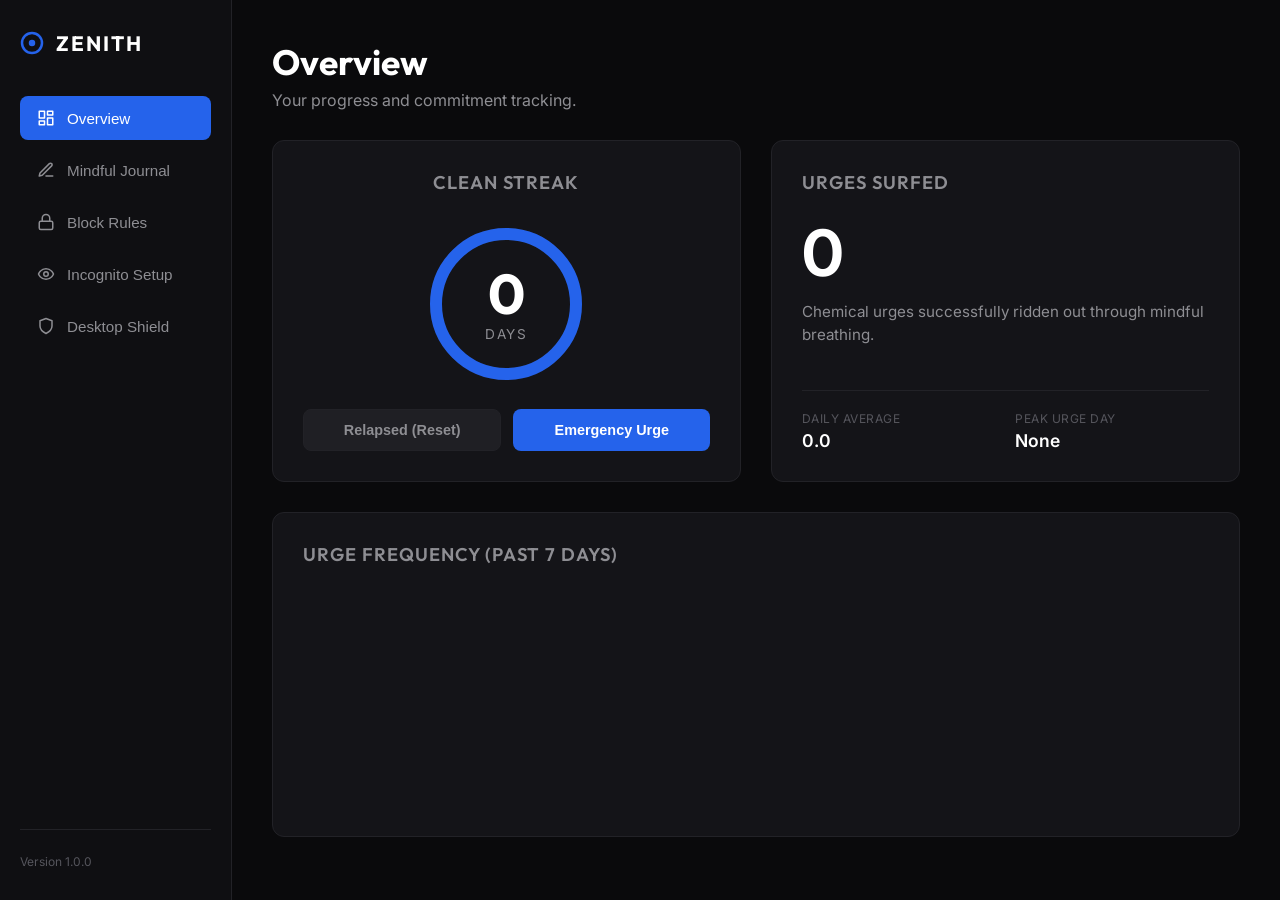
==== dashboard/dashboard.html @ 8f5739b2 "Initial commit of Zenith Anti-PMO Suite with Watchdog Shield, App Launcher, Extension, and Landing P" ====
<!DOCTYPE html>
<html lang="en">
<head>
  <meta charset="UTF-8">
  <meta name="viewport" content="width=device-width, initial-scale=1.0">
  <title>Zenith Anti-PMO - Control Center</title>
  <link rel="stylesheet" href="dashboard.css">
  <link href="https://fonts.googleapis.com/css2?family=Outfit:wght@300;400;500;700&family=Inter:wght@300;400;500;600&display=swap" rel="stylesheet">
</head>
<body>
  <div class="app-container">
    
    <!-- Sidebar Navigation -->
    <aside class="sidebar">
      <div class="logo-area">
        <svg class="logo-icon" width="24" height="24" viewBox="0 0 24 24" fill="none" stroke="currentColor" stroke-width="2.5" stroke-linecap="round" stroke-linejoin="round">
          <circle cx="12" cy="12" r="10"></circle>
          <circle cx="12" cy="12" r="2" fill="currentColor"></circle>
        </svg>
        <span class="logo-text">ZENITH</span>
      </div>
      <nav class="nav-menu">
        <button class="nav-btn active" data-tab="overview">
          <svg width="18" height="18" viewBox="0 0 24 24" fill="none" stroke="currentColor" stroke-width="2" stroke-linecap="round" stroke-linejoin="round"><rect x="3" y="3" width="7" height="9"></rect><rect x="14" y="3" width="7" height="5"></rect><rect x="14" y="12" width="7" height="9"></rect><rect x="3" y="16" width="7" height="5"></rect></svg>
          Overview
        </button>
        <button class="nav-btn" data-tab="journal">
          <svg width="18" height="18" viewBox="0 0 24 24" fill="none" stroke="currentColor" stroke-width="2" stroke-linecap="round" stroke-linejoin="round"><path d="M12 20h9"></path><path d="M16.5 3.5a2.121 2.121 0 0 1 3 3L7 19l-4 1 1-4L16.5 3.5z"></path></svg>
          Mindful Journal
        </button>
        <button class="nav-btn" data-tab="rules">
          <svg width="18" height="18" viewBox="0 0 24 24" fill="none" stroke="currentColor" stroke-width="2" stroke-linecap="round" stroke-linejoin="round"><rect x="3" y="11" width="18" height="11" rx="2" ry="2"></rect><path d="M7 11V7a5 5 0 0 1 10 0v4"></path></svg>
          Block Rules
        </button>
        <button class="nav-btn" data-tab="incognito">
          <svg width="18" height="18" viewBox="0 0 24 24" fill="none" stroke="currentColor" stroke-width="2" stroke-linecap="round" stroke-linejoin="round"><path d="M2 12s3-7 10-7 10 7 10 7-3 7-10 7-10-7-10-7z"></path><circle cx="12" cy="12" r="3"></circle></svg>
          Incognito Setup
        </button>
        <button class="nav-btn" data-tab="shield">
          <svg width="18" height="18" viewBox="0 0 24 24" fill="none" stroke="currentColor" stroke-width="2" stroke-linecap="round" stroke-linejoin="round"><path d="M12 22s8-4 8-10V5l-8-3-8 3v7c0 6 8 10 8 10z"></path></svg>
          Desktop Shield
        </button>
      </nav>
      <div class="sidebar-footer">
        <span class="version-tag">Version 1.0.0</span>
      </div>
    </aside>

    <!-- Main Content Area -->
    <main class="main-content">
      
      <!-- Tab: Overview -->
      <section id="overview" class="tab-content active">
        <header class="section-header">
          <h1>Overview</h1>
          <p class="subtitle">Your progress and commitment tracking.</p>
        </header>

        <div class="grid-container">
          
          <!-- Streak Box -->
          <div class="card streak-card">
            <h2 class="card-title">Clean Streak</h2>
            <div class="streak-display">
              <div class="progress-ring-container">
                <svg class="progress-ring" width="160" height="160">
                  <circle class="progress-ring-bg" stroke="#1f1f24" stroke-width="12" fill="transparent" r="70" cx="80" cy="80" />
                  <circle id="streak-ring" class="progress-ring-indicator" stroke="#2563eb" stroke-width="12" fill="transparent" r="70" cx="80" cy="80" />
                </svg>
                <div class="streak-number-wrapper">
                  <span id="streak-days" class="streak-days">0</span>
                  <span class="streak-label">Days</span>
                </div>
              </div>
            </div>
            <div class="streak-actions">
              <button id="reset-streak-btn" class="btn btn-secondary">Relapsed (Reset)</button>
              <button id="emergency-btn" class="btn btn-primary">Emergency Urge</button>
            </div>
          </div>

          <!-- Quick Stats Box -->
          <div class="card stats-card">
            <h2 class="card-title">Urges Surfed</h2>
            <div class="big-stat-number" id="total-urges">0</div>
            <p class="stat-description">Chemical urges successfully ridden out through mindful breathing.</p>
            
            <div class="stats-mini-grid">
              <div class="mini-stat-item">
                <span class="mini-stat-label">Daily Average</span>
                <span class="mini-stat-value" id="daily-avg">0.0</span>
              </div>
              <div class="mini-stat-item">
                <span class="mini-stat-label">Peak Urge Day</span>
                <span class="mini-stat-value" id="peak-day">None</span>
              </div>
            </div>
          </div>

          <!-- Weekly Chart Card -->
          <div class="card chart-card full-width">
            <h2 class="card-title">Urge Frequency (Past 7 Days)</h2>
            <div class="chart-wrapper">
              <canvas id="urge-chart" width="800" height="220"></canvas>
            </div>
          </div>

        </div>
      </section>

      <!-- Tab: Mindful Journal -->
      <section id="journal" class="tab-content">
        <header class="section-header">
          <h1>Mindful Journal</h1>
          <p class="subtitle">Documenting urges is crucial. It reveals triggers and processes raw emotions.</p>
        </header>

        <div class="journal-container">
          <!-- Journal Form -->
          <div class="card journal-form-card">
            <h2>New Entry</h2>
            <form id="journal-form">
              <div class="form-group">
                <label for="journal-trigger">What triggered the urge?</label>
                <select id="journal-trigger" required>
                  <option value="Boredom">Boredom / Idle Time</option>
                  <option value="Stress">Stress / Anxiety</option>
                  <option value="Loneliness">Loneliness / Isolation</option>
                  <option value="Fatigue">Fatigue / Tiredness</option>
                  <option value="Social Media">Social Media Trigger</option>
                  <option value="Random">Spontaneous / Biological</option>
                </select>
              </div>
              
              <div class="form-group">
                <label for="journal-intensity">Urge Intensity (1 - 10)</label>
                <input type="range" id="journal-intensity" min="1" max="10" value="5" class="slider">
                <div class="slider-labels">
                  <span>Mild</span>
                  <span id="intensity-val">5</span>
                  <span>Extreme</span>
                </div>
              </div>

              <div class="form-group">
                <label for="journal-notes">Journal Notes / Thoughts</label>
                <textarea id="journal-notes" placeholder="Write down exactly what you are feeling right now. Writing creates rational distance between you and the impulse..." rows="5" required></textarea>
              </div>

              <button type="submit" class="btn btn-primary">Save Reflection</button>
            </form>
          </div>

          <!-- Journal List -->
          <div class="card journal-history-card">
            <h2>Reflection History</h2>
            <div id="journal-list" class="journal-list">
              <div class="empty-state">
                <p>No journal entries yet. Log your thoughts when an urge arises.</p>
              </div>
            </div>
          </div>
        </div>
      </section>

      <!-- Tab: Block Rules -->
      <section id="rules" class="tab-content">
        <header class="section-header">
          <h1>Block Rules</h1>
          <p class="subtitle">Customize sites and keywords to keep out of your sight.</p>
        </header>

        <div class="rules-container">
          <div class="card rules-input-card">
            <h2>Add Custom Block</h2>
            <p class="card-desc">Enter specific domains or trigger pages you want blocked entirely.</p>
            <form id="rules-form" class="inline-form">
              <input type="text" id="custom-site-input" placeholder="example.com or trigger-word" required>
              <button type="submit" class="btn btn-primary">Block Site</button>
            </form>
          </div>

          <div class="card rules-list-card">
            <h2>Active Blocked Items</h2>
            <div class="table-wrapper">
              <table class="rules-table">
                <thead>
                  <tr>
                    <th>Blocked Hostname / Keyword</th>
                    <th style="width: 100px; text-align: right;">Action</th>
                  </tr>
                </thead>
                <tbody id="custom-sites-list">
                  <!-- Dynamic entries -->
                </tbody>
              </table>
            </div>
          </div>
        </div>
      </section>

      <!-- Tab: Incognito Setup -->
      <section id="incognito" class="tab-content">
        <header class="section-header">
          <h1>Incognito Mode Setup</h1>
          <p class="subtitle">Ensure 100% protection where vulnerability is highest.</p>
        </header>

        <div class="card incognito-card">
          <h2>Enabling Incognito Interception</h2>
          <p class="lead-text">By default, Google Chrome disables extensions in Incognito/Private tabs. To allow Zenith to keep you safe in private windows, follow these simple visual steps:</p>
          
          <div class="steps-grid">
            <div class="step-card">
              <div class="step-num">1</div>
              <h3>Open Extensions</h3>
              <p>Open a new tab and navigate to: <code class="selectable-code">chrome://extensions</code></p>
            </div>
            
            <div class="step-card">
              <div class="step-num">2</div>
              <h3>Open Details</h3>
              <p>Find **Zenith Anti-PMO** in the list and click the **Details** button.</p>
            </div>
            
            <div class="step-card">
              <div class="step-num">3</div>
              <h3>Toggle Switch</h3>
              <p>Scroll down to find **"Allow in Incognito"** and toggle the switch to **Enabled**.</p>
            </div>
          </div>

          <div class="status-check-box" id="incognito-status-box">
            <svg class="status-icon" width="20" height="20" viewBox="0 0 24 24" fill="none" stroke="currentColor" stroke-width="2">
              <circle cx="12" cy="12" r="10"></circle>
              <line x1="12" y1="8" x2="12" y2="12"></line>
              <line x1="12" y1="16" x2="12.01" y2="16"></line>
            </svg>
            <span id="incognito-status-text">Status: Verification in progress...</span>
          </div>
        </div>
      </section>

      <!-- Tab: Desktop Shield -->
      <section id="shield" class="tab-content">
        <header class="section-header">
          <h1>Desktop Shield</h1>
          <p class="subtitle">System-level background prevention. Size: 6.5 KB. CPU: 0.0%.</p>
        </header>

        <div class="card incognito-card">
          <h2>Active System Bypass Protection</h2>
          <p class="lead-text">To prevent bypassing Zenith by launching other browsers (like Microsoft Edge or Firefox) or opening unprotected private windows, the windowless <strong>Zenith Shield</strong> application runs silently in the background. It monitors window titles for explicit triggers and terminates unauthorized activities instantly, redirecting you back to your Chrome breathing intervention page.</p>

          <div class="steps-grid">
            <div class="step-card">
              <div class="step-num">1</div>
              <h3>Launch the Shield</h3>
              <p>Navigate to the project folder and double-click <code class="selectable-code">zenith-shield.exe</code>. It runs completely hidden (no console window will appear).</p>
            </div>
            
            <div class="step-card">
              <div class="step-num">2</div>
              <h3>Setup Auto-Start</h3>
              <p>Press <code class="selectable-code">Win + R</code>, type <code class="selectable-code">shell:startup</code>, and press Enter. Right-click -> New Shortcut -> Browse and select the <code class="selectable-code">zenith-shield.exe</code> file.</p>
            </div>
            
            <div class="step-card">
              <div class="step-num">3</div>
              <h3>How to Disable</h3>
              <p>Open <strong>Task Manager</strong> (<code class="selectable-code">Ctrl+Shift+Esc</code>), look for **zenith-shield** in the Background Processes list, and click **End Task**.</p>
            </div>
          </div>

          <div class="status-check-box success">
            <svg class="status-icon" width="20" height="20" viewBox="0 0 24 24" fill="none" stroke="currentColor" stroke-width="2">
              <path d="M12 22s8-4 8-10V5l-8-3-8 3v7c0 6 8 10 8 10z"></path>
              <polyline points="9 11 11 13 15 9"></polyline>
            </svg>
            <span>Compiled Executable generated successfully at the root folder: zenith-shield.exe</span>
          </div>
        </div>
      </section>

    </main>
  </div>

  <!-- Relapse Confirmation Modal -->
  <div id="relapse-modal" class="modal-overlay">
    <div class="modal-card">
      <h2>Reset Clean Streak?</h2>
      <p>Accepting a relapse is part of recovery. Be honest with yourself. Resetting will archive your previous streak and start a fresh counter from now.</p>
      <div class="modal-actions">
        <button id="confirm-reset-btn" class="btn btn-danger">Yes, Reset Streak</button>
        <button id="cancel-reset-btn" class="btn btn-secondary">Cancel</button>
      </div>
    </div>
  </div>

  <script src="dashboard.js"></script>
</body>
</html>
---- dashboard/dashboard.css ----
/* Zenith Anti-PMO - Premium Flat Minimalist Stylesheet */
/* Colors: Pure matte charcoal, solid accents, crisp white typography. No gradients. */

:root {
  --bg-main: #0a0a0c;
  --bg-sidebar: #0f0f12;
  --bg-card: #141418;
  --bg-card-hover: #1b1b22;
  --border-color: #222227;
  --border-color-focus: #3b82f6;
  
  --text-primary: #ffffff;
  --text-secondary: #8e8e93;
  --text-muted: #55555c;
  
  --color-primary: #2563eb;
  --color-primary-hover: #3b82f6;
  --color-danger: #dc2626;
  --color-danger-hover: #ef4444;
  --color-success: #059669;
  --color-success-hover: #10b981;
  --color-warning: #d97706;
}

* {
  margin: 0;
  padding: 0;
  box-sizing: border-box;
}

body {
  font-family: 'Inter', -apple-system, BlinkMacSystemFont, "Segoe UI", Roboto, sans-serif;
  background-color: var(--bg-main);
  color: var(--text-primary);
  height: 100vh;
  overflow: hidden;
}

h1, h2, h3, .logo-text, .streak-days {
  font-family: 'Outfit', sans-serif;
}

/* App Container Layout */
.app-container {
  display: flex;
  width: 100%;
  height: 100vh;
}

/* Sidebar Navigation Styling */
.sidebar {
  width: 260px;
  background-color: var(--bg-sidebar);
  border-right: 1px solid var(--border-color);
  display: flex;
  flex-direction: column;
  padding: 30px 20px;
}

.logo-area {
  display: flex;
  align-items: center;
  gap: 12px;
  margin-bottom: 40px;
  color: var(--text-primary);
}

.logo-icon {
  color: var(--color-primary);
}

.logo-text {
  font-size: 1.3rem;
  font-weight: 700;
  letter-spacing: 2px;
}

.nav-menu {
  display: flex;
  flex-direction: column;
  gap: 8px;
  flex-grow: 1;
}

.nav-btn {
  background: none;
  border: 1px solid transparent;
  color: var(--text-secondary);
  font-size: 0.95rem;
  font-weight: 500;
  padding: 12px 16px;
  border-radius: 8px;
  cursor: pointer;
  display: flex;
  align-items: center;
  gap: 12px;
  text-align: left;
  transition: all 0.2s ease-in-out;
}

.nav-btn:hover {
  background-color: var(--bg-card);
  color: var(--text-primary);
}

.nav-btn.active {
  background-color: var(--color-primary);
  color: var(--text-primary);
}

.sidebar-footer {
  padding-top: 20px;
  border-top: 1px solid var(--border-color);
}

.version-tag {
  font-size: 0.75rem;
  color: var(--text-muted);
}

/* Main Content Area */
.main-content {
  flex-grow: 1;
  height: 100vh;
  overflow-y: auto;
  padding: 40px;
}

.tab-content {
  display: none;
  animation: fadeIn 0.3s ease-in-out forwards;
}

.tab-content.active {
  display: block;
}

@keyframes fadeIn {
  from { opacity: 0; transform: translateY(8px); }
  to { opacity: 1; transform: translateY(0); }
}

.section-header {
  margin-bottom: 30px;
}

.section-header h1 {
  font-size: 2.2rem;
  font-weight: 700;
  margin-bottom: 6px;
}

.subtitle {
  color: var(--text-secondary);
  font-size: 1rem;
}

/* Layout Grid System */
.grid-container {
  display: grid;
  grid-template-columns: 1fr 1fr;
  gap: 30px;
  margin-bottom: 30px;
}

/* Card base styling */
.card {
  background-color: var(--bg-card);
  border: 1px solid var(--border-color);
  border-radius: 12px;
  padding: 30px;
  transition: border-color 0.2s ease, background-color 0.2s ease;
}

.card:hover {
  border-color: #2e2e38;
}

.card-title {
  font-size: 1.15rem;
  font-weight: 600;
  color: var(--text-secondary);
  margin-bottom: 20px;
  text-transform: uppercase;
  letter-spacing: 1px;
}

.card-desc {
  color: var(--text-secondary);
  font-size: 0.9rem;
  margin-bottom: 20px;
}

/* Streak Counter Card */
.streak-card {
  display: flex;
  flex-direction: column;
  align-items: center;
  justify-content: center;
}

.streak-display {
  position: relative;
  margin: 10px 0 25px 0;
}

.progress-ring-container {
  position: relative;
  display: flex;
  align-items: center;
  justify-content: center;
}

.progress-ring {
  transform: rotate(-90deg);
}

.progress-ring-indicator {
  transition: stroke-dashoffset 0.35s;
  transform-origin: 50% 50%;
}

.streak-number-wrapper {
  position: absolute;
  display: flex;
  flex-direction: column;
  align-items: center;
  justify-content: center;
}

.streak-days {
  font-size: 3.5rem;
  font-weight: 700;
  color: var(--text-primary);
  line-height: 1;
}

.streak-label {
  font-size: 0.85rem;
  color: var(--text-secondary);
  text-transform: uppercase;
  letter-spacing: 1.5px;
  margin-top: 4px;
}

.streak-actions {
  display: flex;
  gap: 12px;
  width: 100%;
}

/* Button UI Elements */
.btn {
  flex: 1;
  background: none;
  border: none;
  font-size: 0.9rem;
  font-weight: 600;
  padding: 12px 20px;
  border-radius: 8px;
  cursor: pointer;
  transition: background-color 0.2s ease, transform 0.1s ease;
  text-align: center;
}

.btn-primary {
  background-color: var(--color-primary);
  color: var(--text-primary);
}

.btn-primary:hover {
  background-color: var(--color-primary-hover);
}

.btn-secondary {
  background-color: #1f1f24;
  border: 1px solid var(--border-color);
  color: var(--text-secondary);
}

.btn-secondary:hover {
  background-color: #2b2b32;
  color: var(--text-primary);
}

.btn-danger {
  background-color: var(--color-danger);
  color: var(--text-primary);
}

.btn-danger:hover {
  background-color: var(--color-danger-hover);
}

.btn:active {
  transform: scale(0.98);
}

/* Stats Card */
.stats-card {
  display: flex;
  flex-direction: column;
}

.big-stat-number {
  font-size: 4rem;
  font-weight: 700;
  color: var(--text-primary);
  margin-bottom: 10px;
}

.stat-description {
  color: var(--text-secondary);
  font-size: 0.95rem;
  line-height: 1.5;
  margin-bottom: auto;
  padding-bottom: 20px;
}

.stats-mini-grid {
  display: grid;
  grid-template-columns: 1fr 1fr;
  gap: 20px;
  padding-top: 20px;
  border-top: 1px solid var(--border-color);
}

.mini-stat-item {
  display: flex;
  flex-direction: column;
  gap: 4px;
}

.mini-stat-label {
  font-size: 0.75rem;
  color: var(--text-muted);
  text-transform: uppercase;
  letter-spacing: 0.5px;
}

.mini-stat-value {
  font-size: 1.1rem;
  font-weight: 600;
  color: var(--text-primary);
}

/* Charts */
.chart-card {
  grid-column: span 2;
}

.chart-wrapper {
  width: 100%;
  height: 220px;
}

/* Mindful Journal Layout */
.journal-container {
  display: grid;
  grid-template-columns: 4fr 5fr;
  gap: 30px;
}

.form-group {
  margin-bottom: 20px;
}

.form-group label {
  display: block;
  font-size: 0.85rem;
  font-weight: 600;
  color: var(--text-secondary);
  margin-bottom: 8px;
  text-transform: uppercase;
  letter-spacing: 0.5px;
}

.form-group select,
.form-group textarea,
.form-group input[type="text"] {
  width: 100%;
  background-color: #1a1a20;
  border: 1px solid var(--border-color);
  border-radius: 8px;
  color: var(--text-primary);
  padding: 12px;
  font-size: 0.95rem;
  outline: none;
  font-family: inherit;
  transition: border-color 0.2s ease;
}

.form-group select:focus,
.form-group textarea:focus,
.form-group input[type="text"]:focus {
  border-color: var(--border-color-focus);
}

/* Custom range slider */
.slider {
  -webkit-appearance: none;
  width: 100%;
  height: 6px;
  border-radius: 3px;
  background: var(--border-color);
  outline: none;
}

.slider::-webkit-slider-thumb {
  -webkit-appearance: none;
  appearance: none;
  width: 18px;
  height: 18px;
  border-radius: 50%;
  background: var(--color-primary);
  cursor: pointer;
  transition: background-color 0.1s ease;
}

.slider::-webkit-slider-thumb:hover {
  background: var(--color-primary-hover);
}

.slider-labels {
  display: flex;
  justify-content: space-between;
  font-size: 0.75rem;
  color: var(--text-muted);
  margin-top: 6px;
}

#intensity-val {
  color: var(--text-primary);
  font-weight: 600;
}

/* Journal History List */
.journal-list {
  display: flex;
  flex-direction: column;
  gap: 16px;
  max-height: 460px;
  overflow-y: auto;
  padding-right: 5px;
}

.journal-entry-card {
  background-color: #1a1a20;
  border: 1px solid var(--border-color);
  border-radius: 8px;
  padding: 18px;
}

.journal-header {
  display: flex;
  justify-content: space-between;
  align-items: center;
  margin-bottom: 10px;
}

.journal-meta {
  display: flex;
  gap: 10px;
  align-items: center;
}

.journal-tag {
  font-size: 0.7rem;
  font-weight: 600;
  padding: 3px 8px;
  border-radius: 4px;
  background-color: var(--bg-card);
  border: 1px solid var(--border-color);
  color: var(--text-secondary);
}

.journal-intensity-tag {
  font-size: 0.7rem;
  font-weight: 600;
  padding: 3px 8px;
  border-radius: 4px;
  background-color: rgba(220, 38, 38, 0.1);
  border: 1px solid rgba(220, 38, 38, 0.2);
  color: var(--color-danger);
}

.journal-date {
  font-size: 0.75rem;
  color: var(--text-muted);
}

.journal-body {
  font-size: 0.9rem;
  line-height: 1.6;
  color: var(--text-primary);
  white-space: pre-wrap;
}

.empty-state {
  text-align: center;
  padding: 40px 20px;
  color: var(--text-muted);
  font-size: 0.9rem;
}

/* Custom Block Rules */
.rules-container {
  display: grid;
  grid-template-columns: 1fr;
  gap: 30px;
}

.inline-form {
  display: flex;
  gap: 12px;
}

.inline-form input {
  flex-grow: 1;
  background-color: #1a1a20;
  border: 1px solid var(--border-color);
  border-radius: 8px;
  color: var(--text-primary);
  padding: 12px 16px;
  font-size: 0.95rem;
  outline: none;
  transition: border-color 0.2s ease;
}

.inline-form input:focus {
  border-color: var(--border-color-focus);
}

.inline-form button {
  flex-shrink: 0;
  width: auto;
}

.table-wrapper {
  overflow-x: auto;
}

.rules-table {
  width: 100%;
  border-collapse: collapse;
  text-align: left;
}

.rules-table th,
.rules-table td {
  padding: 14px 16px;
  border-bottom: 1px solid var(--border-color);
  font-size: 0.9rem;
}

.rules-table th {
  color: var(--text-muted);
  text-transform: uppercase;
  font-size: 0.75rem;
  letter-spacing: 1px;
}

.rules-table td {
  color: var(--text-primary);
}

.delete-rule-btn {
  background: none;
  border: none;
  color: var(--text-muted);
  cursor: pointer;
  padding: 4px;
  border-radius: 4px;
  transition: all 0.2s;
  display: inline-flex;
  align-items: center;
  justify-content: center;
}

.delete-rule-btn:hover {
  color: var(--color-danger);
  background-color: rgba(220, 38, 38, 0.1);
}

/* Incognito Tutorial Details */
.incognito-card {
  max-width: 800px;
}

.lead-text {
  font-size: 1rem;
  line-height: 1.6;
  color: var(--text-secondary);
  margin-bottom: 30px;
}

.steps-grid {
  display: grid;
  grid-template-columns: 1fr 1fr 1fr;
  gap: 20px;
  margin-bottom: 35px;
}

.step-card {
  background-color: #1a1a20;
  border: 1px solid var(--border-color);
  border-radius: 8px;
  padding: 20px;
  position: relative;
}

.step-num {
  font-size: 1.8rem;
  font-weight: 700;
  color: var(--color-primary);
  margin-bottom: 12px;
  line-height: 1;
}

.step-card h3 {
  font-size: 1rem;
  font-weight: 600;
  margin-bottom: 8px;
}

.step-card p {
  font-size: 0.85rem;
  color: var(--text-secondary);
  line-height: 1.5;
}

.selectable-code {
  display: inline-block;
  background-color: var(--bg-card);
  border: 1px solid var(--border-color);
  padding: 2px 6px;
  border-radius: 4px;
  font-family: monospace;
  font-size: 0.8rem;
  color: var(--text-primary);
  margin-top: 4px;
  user-select: all;
}

.status-check-box {
  display: flex;
  align-items: center;
  gap: 12px;
  padding: 16px 20px;
  border-radius: 8px;
  font-size: 0.95rem;
  font-weight: 500;
}

.status-check-box.warning {
  background-color: rgba(217, 119, 6, 0.1);
  border: 1px solid rgba(217, 119, 6, 0.2);
  color: var(--color-warning);
}

.status-check-box.success {
  background-color: rgba(5, 150, 105, 0.1);
  border: 1px solid rgba(5, 150, 105, 0.2);
  color: var(--color-success);
}

/* Modal Overlay Styling */
.modal-overlay {
  position: fixed;
  top: 0;
  left: 0;
  width: 100vw;
  height: 100vh;
  background-color: rgba(0, 0, 0, 0.8);
  display: flex;
  align-items: center;
  justify-content: center;
  opacity: 0;
  pointer-events: none;
  transition: opacity 0.25s ease;
  z-index: 1000;
}

.modal-overlay.open {
  opacity: 1;
  pointer-events: auto;
}

.modal-card {
  background-color: var(--bg-card);
  border: 1px solid var(--border-color);
  border-radius: 12px;
  padding: 30px;
  max-width: 450px;
  width: 90%;
  animation: modalSlide 0.25s cubic-bezier(0.16, 1, 0.3, 1) forwards;
}

@keyframes modalSlide {
  from { transform: translateY(20px); }
  to { transform: translateY(0); }
}

.modal-card h2 {
  font-size: 1.4rem;
  font-weight: 700;
  margin-bottom: 12px;
}

.modal-card p {
  font-size: 0.95rem;
  color: var(--text-secondary);
  line-height: 1.6;
  margin-bottom: 24px;
}

.modal-actions {
  display: flex;
  gap: 12px;
}

/* Scrollbar Customization */
::-webkit-scrollbar {
  width: 6px;
  height: 6px;
}

::-webkit-scrollbar-track {
  background: var(--bg-main);
}

::-webkit-scrollbar-thumb {
  background: var(--border-color);
  border-radius: 3px;
}

::-webkit-scrollbar-thumb:hover {
  background: var(--text-muted);
}
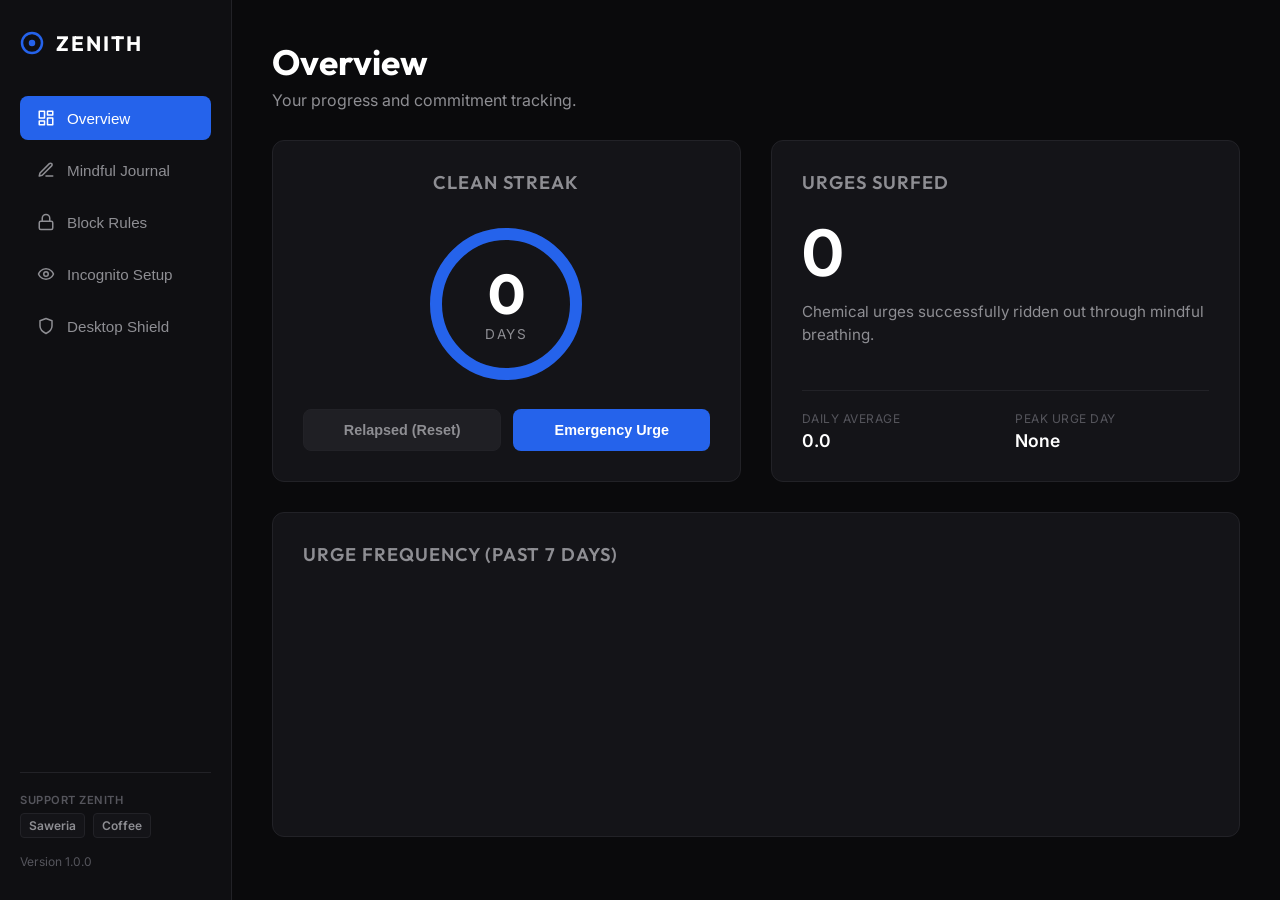
==== commit 3bf2f481: "feat: Zenith setup custom components, watchdog disable option, folder rename for GitHub Pages, and g" ====
--- a/dashboard/dashboard.html
+++ b/dashboard/dashboard.html
@@ -42,6 +42,13 @@
         </button>
       </nav>
       <div class="sidebar-footer">
+        <div class="support-area">
+          <span class="support-label">Support Zenith</span>
+          <div class="support-links">
+            <a href="https://saweria.co/yurtzy" target="_blank" title="Dukung via Saweria" class="support-link link-saweria">Saweria</a>
+            <a href="https://buymeacoffee.com/yurtzy" target="_blank" title="Buy Me a Coffee" class="support-link link-bmc">Coffee</a>
+          </div>
+        </div>
         <span class="version-tag">Version 1.0.0</span>
       </div>
     </aside>
--- a/dashboard/dashboard.css
+++ b/dashboard/dashboard.css
@@ -113,6 +113,53 @@
   border-top: 1px solid var(--border-color);
 }
 
+.support-area {
+  margin-bottom: 12px;
+  display: flex;
+  flex-direction: column;
+  gap: 6px;
+}
+
+.support-label {
+  font-size: 0.7rem;
+  font-weight: 600;
+  text-transform: uppercase;
+  color: var(--text-muted);
+  letter-spacing: 0.5px;
+}
+
+.support-links {
+  display: flex;
+  gap: 8px;
+}
+
+.support-link {
+  font-size: 0.75rem;
+  font-weight: 600;
+  padding: 4px 8px;
+  border-radius: 4px;
+  background-color: var(--bg-card);
+  border: 1px solid var(--border-color);
+  color: var(--text-secondary);
+  transition: all 0.2s ease;
+  display: inline-block;
+  text-decoration: none;
+}
+
+.support-link:hover {
+  color: white;
+}
+
+.support-link.link-saweria:hover {
+  border-color: var(--color-success);
+  color: var(--color-success-hover);
+}
+
+.support-link.link-bmc:hover {
+  border-color: var(--color-primary);
+  color: var(--color-primary-hover);
+}
+
 .version-tag {
   font-size: 0.75rem;
   color: var(--text-muted);
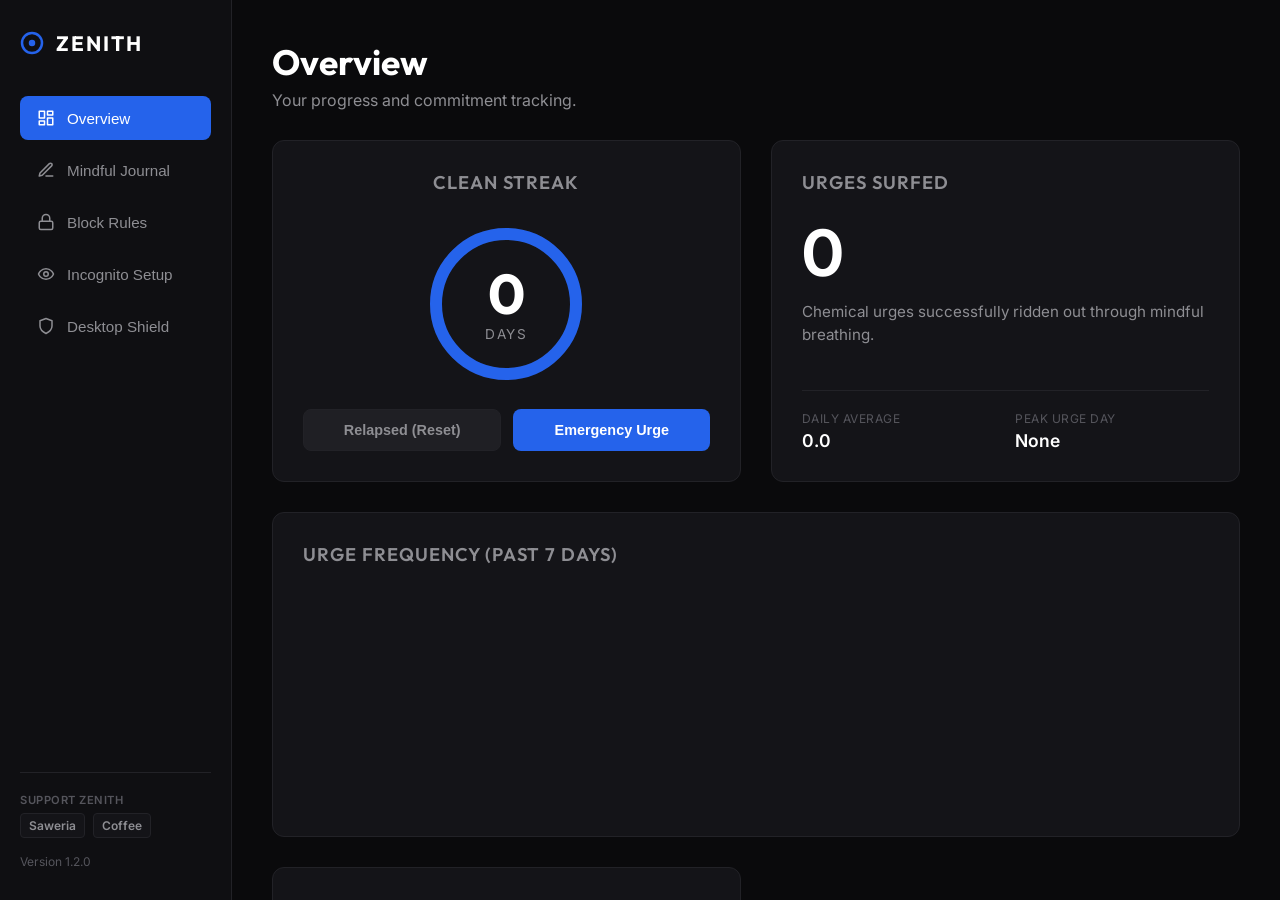
==== commit d761290b: "feat: release v1.3.0 - active DOM scanner, custom site reporting, and milestone notifications - Adde" ====
--- a/dashboard/dashboard.html
+++ b/dashboard/dashboard.html
@@ -49,7 +49,7 @@
             <a href="https://buymeacoffee.com/yurtzy" target="_blank" title="Buy Me a Coffee" class="support-link link-bmc">Coffee</a>
           </div>
         </div>
-        <span class="version-tag">Version 1.0.0</span>
+        <span class="version-tag">Version 1.2.0</span>
       </div>
     </aside>
 
@@ -112,6 +112,25 @@
             </div>
           </div>
 
+          <!-- Past Streaks History -->
+          <div class="card full-width" id="past-streaks-card">
+            <h2 class="card-title">Past Streaks</h2>
+            <div class="table-wrapper">
+              <table class="rules-table">
+                <thead>
+                  <tr>
+                    <th>Start Date</th>
+                    <th>End Date</th>
+                    <th style="text-align: right;">Duration</th>
+                  </tr>
+                </thead>
+                <tbody id="streak-history-list">
+                  <!-- Dynamic entries -->
+                </tbody>
+              </table>
+            </div>
+          </div>
+
         </div>
       </section>
 
@@ -275,7 +294,7 @@
             <div class="step-card">
               <div class="step-num">3</div>
               <h3>How to Disable</h3>
-              <p>Open <strong>Task Manager</strong> (<code class="selectable-code">Ctrl+Shift+Esc</code>), look for **zenith-shield** in the Background Processes list, and click **End Task**.</p>
+              <p>Open <strong>Task Manager</strong> (<code class="selectable-code">Ctrl+Shift+Esc</code>), look for <strong>zenith-shield</strong> in the Background Processes list, and click End Task.</p>
             </div>
           </div>
 
@@ -287,6 +306,16 @@
             <span>Compiled Executable generated successfully at the root folder: zenith-shield.exe</span>
           </div>
         </div>
+
+        <div class="card incognito-card" style="margin-top: 20px;">
+          <h2>Safe Redirect Destination</h2>
+          <p class="lead-text">When you click Go Safe on the intervention page, Zenith redirects you to this URL. Set it to a productive, distraction-free page.</p>
+          <form id="safe-redirect-form" class="inline-form" style="margin-top: 16px;">
+            <input type="url" id="safe-redirect-input" placeholder="https://www.google.com" required>
+            <button type="submit" class="btn btn-primary">Save</button>
+          </form>
+          <p id="safe-redirect-saved" style="display:none; color: #3b82f6; font-size: 12px; margin-top: 8px;">Saved.</p>
+        </div>
       </section>
 
     </main>
@@ -296,7 +325,7 @@
   <div id="relapse-modal" class="modal-overlay">
     <div class="modal-card">
       <h2>Reset Clean Streak?</h2>
-      <p>Accepting a relapse is part of recovery. Be honest with yourself. Resetting will archive your previous streak and start a fresh counter from now.</p>
+      <p>Accepting a relapse is part of recovery. Be honest with yourself. This will archive your previous streak and start a fresh counter from now.</p>
       <div class="modal-actions">
         <button id="confirm-reset-btn" class="btn btn-danger">Yes, Reset Streak</button>
         <button id="cancel-reset-btn" class="btn btn-secondary">Cancel</button>
--- a/dashboard/dashboard.css
+++ b/dashboard/dashboard.css
@@ -1,5 +1,4 @@
 /* Zenith Anti-PMO - Premium Flat Minimalist Stylesheet */
-/* Colors: Pure matte charcoal, solid accents, crisp white typography. No gradients. */
 
 :root {
   --bg-main: #0a0a0c;
